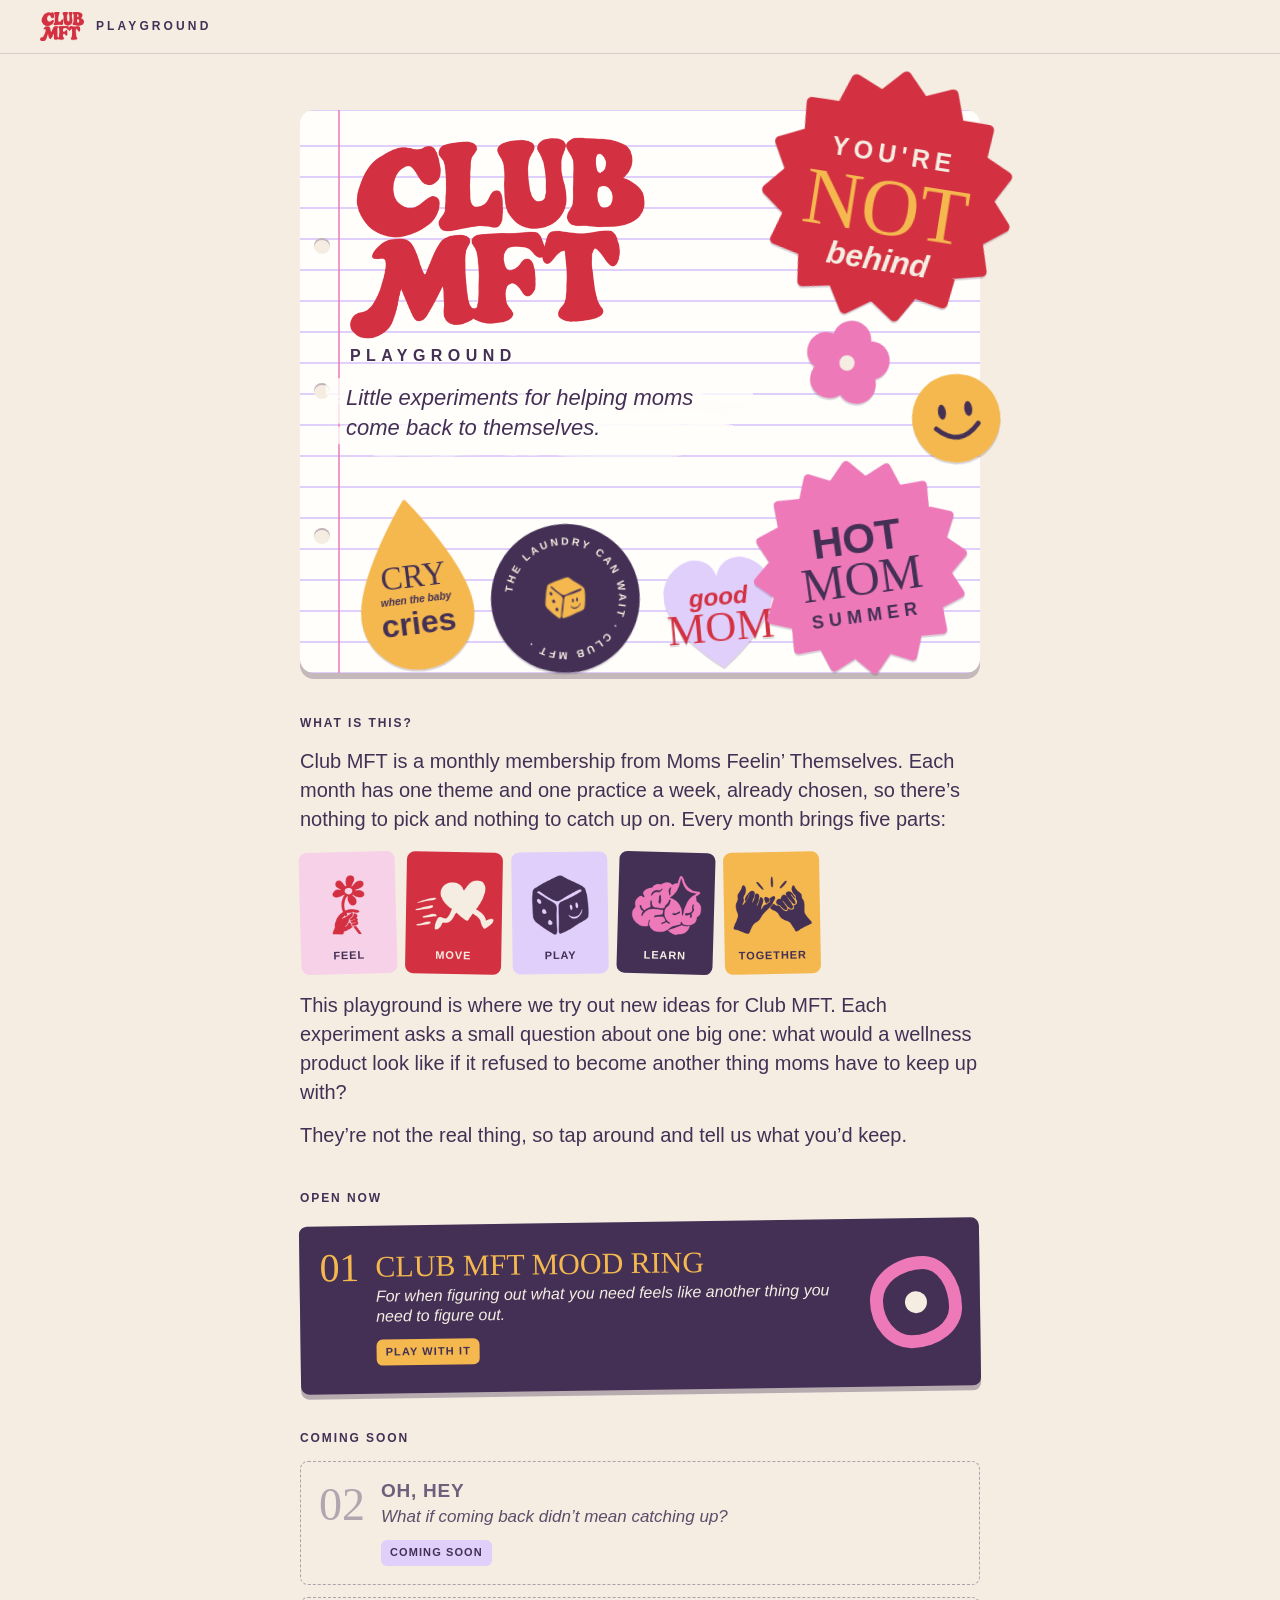
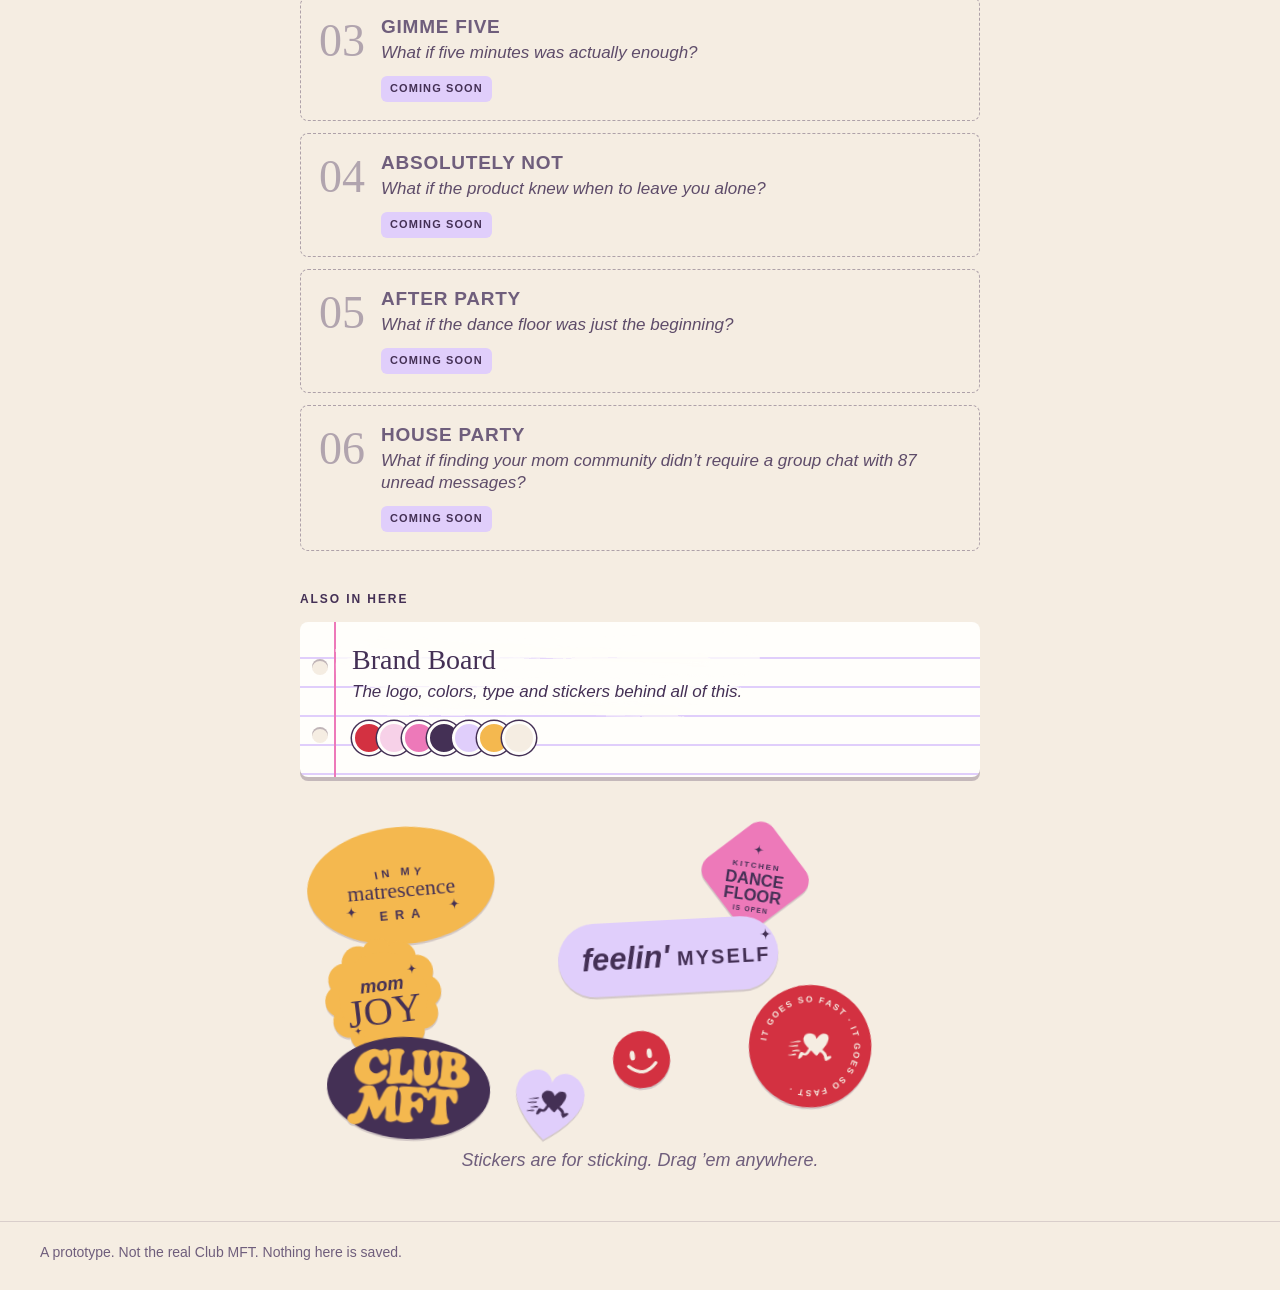
==== index.html @ 976d8cae "Add files via upload" ====
<!doctype html>
<html lang="en">
<head>
  <meta charset="utf-8">
  <meta name="viewport" content="width=device-width, initial-scale=1">
  <title>Club MFT Playground</title>
  <meta name="description" content="Little experiments for helping moms come back to themselves.">
  <link rel="icon" href="data:image/svg+xml,%3Csvg xmlns='http://www.w3.org/2000/svg' viewBox='0 0 32 32'%3E%3Crect width='32' height='32' fill='%23D33141'/%3E%3Ccircle cx='16' cy='16' r='8' fill='%23443055'/%3E%3C/svg%3E">
  <link rel="stylesheet" href="assets.css">
  <link rel="stylesheet" href="styles.css">
</head>
<body>
  <a class="skip" href="#stage">Skip to content</a>

  <header class="bar">
    <a class="wordmark" href="#/" aria-label="Club MFT Playground, home">
      <span class="m logo bar-logo" aria-hidden="true"></span><span class="bar-name">PLAYGROUND</span>
    </a>
    <span class="bar-tag" id="bar-tag" aria-hidden="true"></span>
  </header>

  <main id="stage" tabindex="-1"></main>

  <footer class="foot">
    <p>A prototype. Not the real Club MFT. Nothing here is saved.</p>
  </footer>

  <script src="content.js"></script>
  <script src="home-stickers.js"></script>
  <script src="app.js"></script>
</body>
</html>
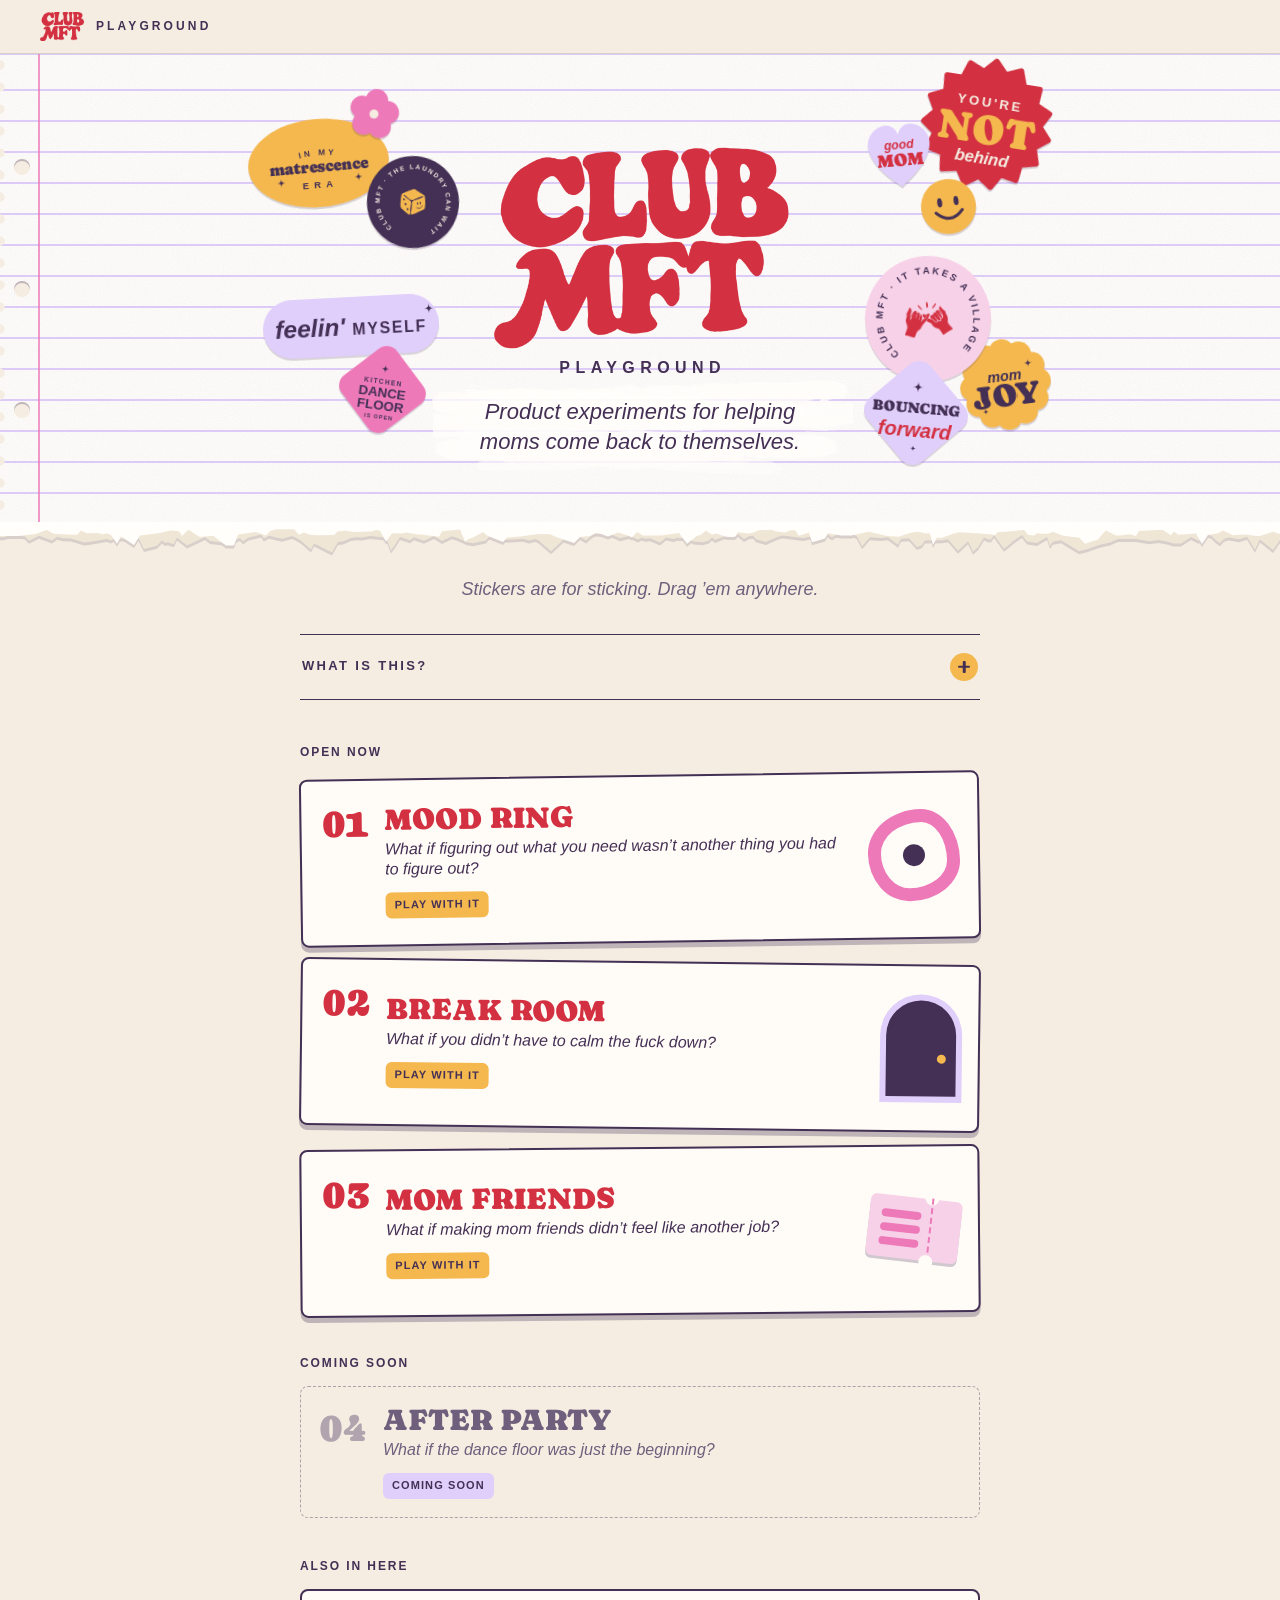
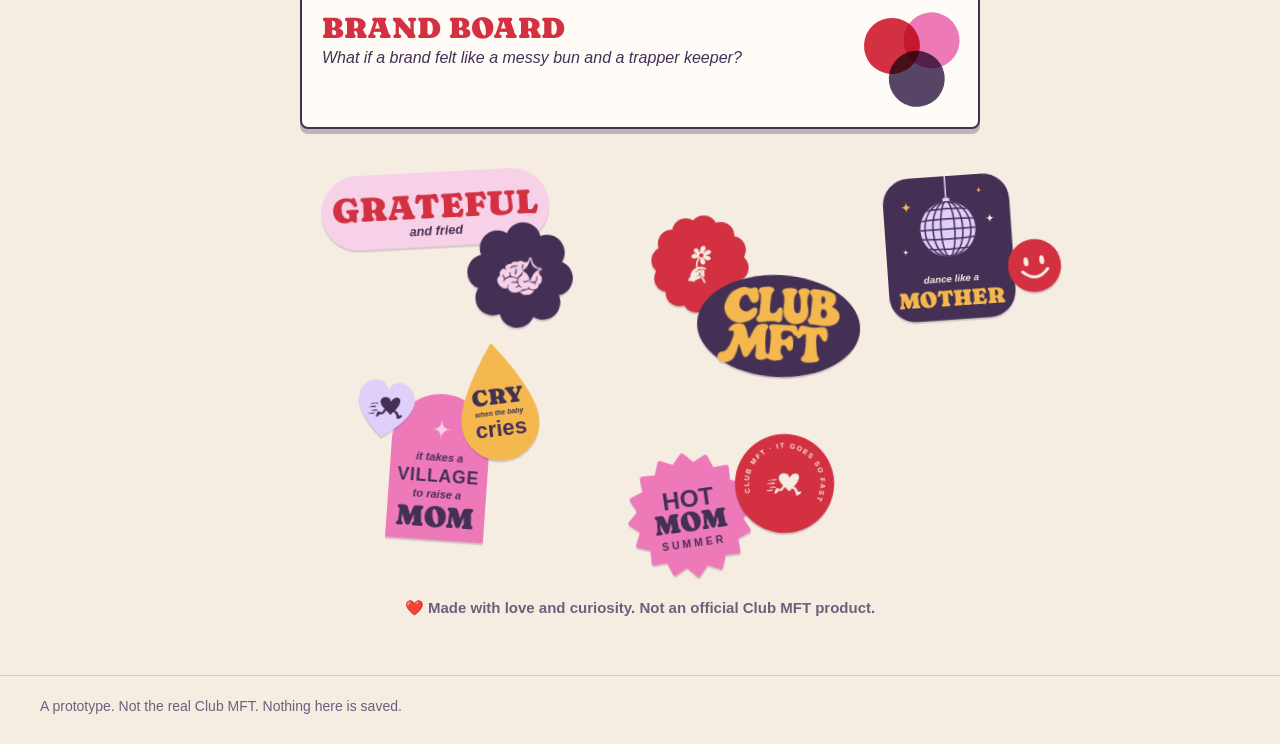
==== commit 86c68395: "Add files via upload" ====
--- a/index.html
+++ b/index.html
@@ -4,7 +4,7 @@
   <meta charset="utf-8">
   <meta name="viewport" content="width=device-width, initial-scale=1">
   <title>Club MFT Playground</title>
-  <meta name="description" content="Little experiments for helping moms come back to themselves.">
+  <meta name="description" content="Product experiments for helping moms come back to themselves.">
   <link rel="icon" href="data:image/svg+xml,%3Csvg xmlns='http://www.w3.org/2000/svg' viewBox='0 0 32 32'%3E%3Crect width='32' height='32' fill='%23D33141'/%3E%3Ccircle cx='16' cy='16' r='8' fill='%23443055'/%3E%3C/svg%3E">
   <link rel="stylesheet" href="assets.css">
   <link rel="stylesheet" href="styles.css">
@@ -27,6 +27,8 @@
 
   <script src="content.js"></script>
   <script src="home-stickers.js"></script>
+  <script src="breakroom.js"></script>
+  <script src="momfriends.js"></script>
   <script src="app.js"></script>
 </body>
 </html>
--- a/assets.css
+++ b/assets.css
@@ -6,3 +6,6 @@
   --img-learn: url("[data-uri]");
   --img-together: url("[data-uri]");
 }
+
+/* Caprasimo (SIL Open Font License), embedded so the page has no separate font file to lose */
+@font-face { font-family: "Caprasimo"; src: url("[data-uri]") format("truetype"); font-weight: 400; font-style: normal; font-display: swap; }
--- a/styles.css
+++ b/styles.css
@@ -2,7 +2,6 @@
    Flat color blocks, real logo + icons (assets.css), Caprasimo for big
    moments, Futura for everything else. */
 
-@font-face { font-family: "Caprasimo"; src: url("assets/fonts/Caprasimo-Regular.ttf") format("truetype"); font-display: swap; }
 
 :root {
   --sand: #F5EDE2;
@@ -252,7 +251,7 @@
 .sticker > svg, .sticker > .m { grid-area: 1 / 1; }
 .sticker > svg { width: 100%; height: 100%; display: block; overflow: visible; }
 .sticker > svg text { font-family: var(--sans); }
-.sticker > svg text.retro { font-family: Caprasimo, "Cooper Black", "Arial Rounded MT Bold", serif; font-weight: 400; }
+.sticker > svg text.retro, .sticker > svg tspan.retro { font-family: Caprasimo, "Cooper Black", "Arial Rounded MT Bold", serif; font-weight: 400; }
 @keyframes slap {
   0%   { opacity: 0; transform: rotate(calc(var(--rot) - 14deg)) scale(1.7); }
   60%  { opacity: 1; transform: rotate(var(--rot)) scale(.93); }
@@ -293,7 +292,7 @@
 }
 
 /* ======================================================================
-   CLUB MFT MOOD RING
+   MOOD RING
    ====================================================================== */
 
 main { position: relative; }
@@ -602,3 +601,497 @@
 .exp-soon .exp-desc { font-size: 17px; line-height: 1.3; color: var(--midnight); opacity: .85; }
 .exp-body .soon-tag { align-self: flex-start; margin-top: 8px; }
 .exp-live .play-tag { background: var(--sunshine); color: var(--midnight); }
+
+
+/* ---------- landing page: the whole hero is the paper ---------- */
+
+.cover {
+  position: relative; width: 100vw; left: 50%; margin: calc(-1 * clamp(24px, 6vw, 56px)) 0 clamp(36px, 8vw, 56px) -50vw;
+  padding: 0; border-radius: 0; box-shadow: 0 5px 0 rgba(68, 48, 85, .2);
+}
+.cover-inner { position: relative; max-width: 760px; margin: 0 auto; min-height: 560px; padding: 84px 20px 210px; }
+.cover-main { max-width: none; text-align: center; }
+.cover .hero { align-items: center; }
+.cover .hero-logo { width: min(64%, 300px); margin: 0 auto; }
+.cover .hero-sub { margin: 12px 0 0; text-indent: .34em; }
+.cover .voice { max-width: 17em; margin: 18px auto 0; text-align: center; }
+.cover-fly { position: absolute; inset: 0; pointer-events: none; }
+.cover-fly .sticker { position: absolute; }
+.holes { left: 14px; }
+@media (min-width: 640px) {
+  .cover-inner { min-height: 600px; padding: 96px 28px 230px; }
+  .cover-fly .sticker { width: calc(var(--w) * .72); }
+}
+
+/* full-bleed: break out of the centered column */
+.cover { left: auto; width: 100vw; margin-left: calc(50% - 50vw); margin-right: 0; }
+
+/* the full-width paper needs the column to stop clipping; the paper clips its own overhang */
+main:has(.cover) { overflow-x: visible; }
+.cover { overflow-x: clip; }
+
+
+.blurb .blurb-hook { font-family: var(--display); font-weight: 400; font-size: clamp(24px, 6.4vw, 32px); line-height: 1.12; color: var(--red); max-width: 18em; margin: 6px 0 20px; }
+
+
+.sticker-hint { font-style: italic; text-align: center; color: var(--ink-soft); margin: -24px 0 32px; }
+.blurb .blurb-hook { margin-top: 22px; }
+
+
+/* every sticker lives in the hero now: three beside the logo, the rest in a pile under the subcopy */
+.cover-inner { min-height: 0; padding: 84px 20px 28px; }
+.pile.pile-hero { aspect-ratio: .93; margin: 28px 0 0; }
+@media (min-width: 640px) {
+  .cover-inner { padding: 96px 28px 36px; }
+  .pile.pile-hero { aspect-ratio: 1.75; }
+  .pile.pile-hero .sticker { width: calc(var(--w) * .62); }
+}
+
+/* smaller stickers on the hero */
+.cover-fly .sticker, .pile.pile-hero .sticker { width: calc(var(--w) * .78); }
+.pile.pile-hero { aspect-ratio: 1.12; margin-top: 20px; }
+@media (min-width: 640px) {
+  .cover-fly .sticker { width: calc(var(--w) * .56); }
+  .pile.pile-hero .sticker { width: calc(var(--w) * .5); }
+  .pile.pile-hero { aspect-ratio: 2.05; }
+}
+
+
+/* hero stickers: one layer, placed by hand (phone / wider screens) */
+.cover-inner { min-height: 610px; padding: 84px 20px 28px; }
+.cover-fly .sticker { position: absolute; left: var(--ml); top: var(--mt); width: var(--wm); }
+@media (min-width: 640px) {
+  .cover-inner { min-height: 470px; padding: 96px 28px 36px; }
+  .cover-fly .sticker { left: var(--dl); top: var(--dt); width: var(--wd); }
+}
+
+/* the leftover stickers wait at the bottom of the page */
+.pile.pile-bottom { aspect-ratio: 1.55; margin: 8px 0 0; }
+@media (min-width: 640px) { .pile.pile-bottom { aspect-ratio: 2.9; } }
+
+/* breathing room around "What is this?" */
+.blurb { padding: clamp(28px, 7vw, 48px) 0 clamp(24px, 6vw, 40px); margin-bottom: clamp(16px, 4vw, 32px); }
+
+
+/* "What is this?" as an accordion (native <details>, closed by default) */
+details.blurb { padding: 0; margin: 0 0 clamp(28px, 6vw, 44px); border-top: 1.5px solid var(--midnight); border-bottom: 1.5px solid var(--midnight); }
+.blurb summary { display: flex; align-items: center; justify-content: space-between; gap: 16px; cursor: pointer; list-style: none; padding: 18px 2px; min-height: 56px; }
+.blurb summary::-webkit-details-marker { display: none; }
+.blurb-title { font-weight: 700; font-size: 13px; letter-spacing: .18em; text-transform: uppercase; }
+.blurb-toggle { position: relative; width: 28px; height: 28px; border-radius: 50%; background: var(--sunshine); flex: none; transition: transform .25s cubic-bezier(.3, 1.5, .5, 1); }
+.blurb-toggle::before, .blurb-toggle::after { content: ""; position: absolute; left: 50%; top: 50%; background: var(--midnight); border-radius: 1px; transform: translate(-50%, -50%); transition: opacity .2s; }
+.blurb-toggle::before { width: 12px; height: 2.5px; }
+.blurb-toggle::after  { width: 2.5px; height: 12px; }
+.blurb[open] .blurb-toggle::after { opacity: 0; }
+.blurb summary:hover .blurb-toggle { transform: rotate(90deg); }
+.blurb summary:focus-visible { outline: 3px solid var(--midnight); outline-offset: 2px; }
+.blurb-body { padding: 4px 2px 26px; animation: enter .35s cubic-bezier(.2, .8, .2, 1) both; }
+.blurb-body p { font-size: clamp(18px, 4.6vw, 20px); line-height: 1.45; max-width: 34em; }
+.blurb-body p + p { margin-top: 14px; }
+.blurb-body .blurb-hook { margin: 18px 0; }
+
+
+/* ---------- rougher paper: torn bottom edge + a little grain ---------- */
+
+.cover {
+  box-shadow: none;
+  background-image:
+    url("data:image/svg+xml,%3Csvg%20xmlns%3D%22http%3A%2F%2Fwww.w3.org%2F2000%2Fsvg%22%20width%3D%22220%22%20height%3D%22220%22%3E%3Cfilter%20id%3D%22n%22%3E%3CfeTurbulence%20type%3D%22fractalNoise%22%20baseFrequency%3D%22.85%22%20numOctaves%3D%222%22%20seed%3D%225%22%2F%3E%3CfeColorMatrix%20values%3D%220%200%200%200%20.27%20%200%200%200%200%20.19%20%200%200%200%200%20.33%20%200%200%200%20.075%200%22%2F%3E%3C%2Ffilter%3E%3Crect%20width%3D%22100%25%22%20height%3D%22100%25%22%20filter%3D%22url%28%23n%29%22%2F%3E%3C%2Fsvg%3E"),
+    repeating-linear-gradient(to bottom, transparent 0, transparent 29px, var(--lilac) 29px, var(--lilac) 31px);
+  background-size: 220px 220px, auto;
+  background-position: 0 0, 0 6px;
+}
+.cover::after {
+  content: ""; position: absolute; left: 0; right: 0; top: 100%; margin-top: -2px; height: 40px;
+  background: url("data:image/svg+xml,%3Csvg%20xmlns%3D%22http%3A%2F%2Fwww.w3.org%2F2000%2Fsvg%22%20viewBox%3D%220%200%201600%2040%22%20preserveAspectRatio%3D%22none%22%3E%3Cpath%20d%3D%22M0%200%20H1600%20V15.2%20L1600%2015.2%20L1599%2014.4%20L1581%2021.3%20L1563%2018.9%20L1557%2016.6%20L1539%2013.4%20L1534%2013.7%20L1531%2014.7%20L1513%2018.8%20L1500%2020.7%20L1482%2027.9%20L1472%2013.2%20L1469%2011.0%20L1464%2012.3%20L1454%2014.2%20L1436%2013.3%20L1432%2013.8%20L1426%2019.6%20L1418%2029.0%20L1413%2016.7%20L1403%2016.2%20L1390%2017.2%20L1385%2020.8%20L1379%2017.1%20L1366%2014.2%20L1358%2015.4%20L1352%2012.7%20L1339%2016.7%20L1333%2014.8%20L1328%2015.5%20L1315%2015.8%20L1311%2018.0%20L1305%2014.9%20L1299%2022.8%20L1295%2024.4%20L1287%2013.0%20L1281%2016.5%20L1273%2027.9%20L1260%2017.5%20L1255%2027.8%20L1247%2014.7%20L1239%2017.2%20L1229%2015.5%20L1224%2016.7%20L1220%2021.2%20L1216%2018.6%20L1211%2013.5%20L1205%2012.5%20L1202%2013.8%20L1199%2019.1%20L1191%2014.9%20L1181%2021.4%20L1173%2021.6%20L1169%2020.1%20L1159%2017.9%20L1149%2019.2%20L1136%2017.0%20L1118%2016.9%20L1110%2020.4%20L1100%2022.7%20L1087%2027.3%20L1079%2029.2%20L1061%2018.2%20L1053%2019.7%20L1050%2024.1%20L1047%2015.1%20L1037%2020.9%20L1027%2019.4%20L1022%2013.0%20L1014%2018.4%20L1009%2022.7%20L1004%2026.8%20L994%2013.0%20L991%2017.4%20L988%2017.3%20L984%2015.4%20L978%2025.2%20L973%2029.7%20L968%2019.2%20L962%2024.9%20L958%2028.7%20L948%2017.3%20L943%2018.2%20L925%2018.5%20L922%2023.0%20L917%2024.9%20L909%2016.2%20L901%2016.8%20L898%2022.8%20L888%2015.3%20L880%2016.0%20L870%2015.3%20L862%2024.2%20L857%2014.6%20L851%2010.7%20L841%2011.4%20L835%2013.3%20L832%2015.5%20L826%2011.0%20L821%2012.2%20L811%2014.4%20L803%2016.1%20L785%2013.7%20L782%2013.6%20L776%2015.6%20L766%2020.1%20L756%2017.2%20L753%2013.7%20L749%2014.3%20L744%2017.0%20L738%2012.1%20L735%2015.1%20L725%2014.0%20L715%2018.0%20L712%2015.6%20L709%2018.4%20L703%2020.2%20L693%2019.6%20L688%2014.2%20L685%2016.3%20L677%2015.7%20L674%2017.0%20L666%2015.4%20L660%2020.4%20L650%2016.2%20L645%2016.7%20L642%2015.5%20L638%2017.6%20L630%2013.8%20L620%2016.2%20L607%2010.6%20L594%2011.7%20L591%2013.9%20L586%2018.4%20L576%2012.5%20L568%2012.9%20L565%2015.6%20L561%2020.1%20L551%2029.3%20L538%2018.1%20L535%2017.0%20L529%2018.4%20L523%2016.8%20L515%2017.2%20L507%2017.7%20L489%2014.7%20L486%2018.4%20L473%2021.2%20L467%2020.2%20L457%2015.8%20L452%2014.3%20L442%2019.1%20L434%2014.1%20L424%2018.7%20L414%2015.3%20L410%2018.2%20L400%2014.9%20L395%2022.9%20L391%2028.5%20L387%2018.1%20L383%2015.3%20L370%2014.0%20L362%2015.5%20L356%2015.2%20L351%2016.0%20L343%2019.5%20L338%2019.9%20L332%2030.5%20L314%2021.5%20L311%2027.6%20L301%2018.7%20L295%2015.2%20L292%2014.0%20L282%2016.8%20L269%2013.7%20L264%2016.4%20L261%2012.5%20L248%2015.8%20L243%2019.6%20L240%2015.9%20L232%2019.3%20L229%2021.6%20L223%2020.4%20L210%2018.9%20L205%2014.9%20L187%2023.6%20L177%2015.5%20L174%2022.1%20L171%2021.6%20L168%2020.3%20L165%2021.1%20L162%2018.5%20L157%2023.8%20L144%2027.0%20L138%2014.9%20L133%2016.2%20L120%2016.5%20L116%2015.2%20L111%2018.6%20L107%2016.9%20L89%2020.0%20L84%2020.4%20L71%2016.5%20L63%2016.3%20L57%2014.8%20L52%2018.4%20L39%2013.8%20L29%2018.7%20L25%2014.4%20L12%2012.6%20L4%2015.2%20L0%2015.2%20Z%22%20fill%3D%22%23EFE6D6%22%2F%3E%3Cpath%20d%3D%22M0%200%20H1600%20V14.1%20L1600%2014.1%20L1598%2011.9%20L1580%2010.7%20L1570%2010.3%20L1567%2011.0%20L1554%2011.0%20L1548%207.8%20L1530%208.2%20L1524%2011.5%20L1511%206.9%20L1501%207.2%20L1488%208.3%20L1475%2011.4%20L1472%208.5%20L1469%2012.9%20L1461%2012.0%20L1453%2013.3%20L1440%2014.7%20L1427%2011.7%20L1409%2011.1%20L1396%2010.9%20L1393%2012.2%20L1389%2012.4%20L1385%2011.2%20L1375%209.5%20L1372%2014.0%20L1369%2013.4%20L1363%2021.8%20L1350%2012.4%20L1332%2011.2%20L1327%2010.0%20L1319%2010.6%20L1316%2014.3%20L1306%209.5%20L1296%209.9%20L1283%2012.8%20L1273%209.8%20L1260%2014.1%20L1256%2014.1%20L1246%2012.6%20L1233%2013.3%20L1223%208.5%20L1218%2011.3%20L1208%2012.9%20L1202%2021.9%20L1196%2011.4%20L1178%2012.7%20L1174%209.5%20L1171%2013.3%20L1163%208.0%20L1157%208.1%20L1139%209.0%20L1136%2013.9%20L1130%2012.3%20L1120%2013.6%20L1116%2013.4%20L1106%208.6%20L1103%2011.4%20L1098%2017.5%20L1085%2021.8%20L1079%2015.5%20L1073%2015.1%20L1063%2013.7%20L1053%209.7%20L1048%2011.8%20L1042%2011.7%20L1037%2011.3%20L1034%2013.4%20L1028%2012.8%20L1024%208.0%20L1006%209.7%20L998%209.9%20L995%2013.2%20L990%2012.3%20L977%2011.3%20L959%2010.3%20L954%2011.4%20L941%2016.0%20L937%2015.5%20L933%2023.1%20L930%2011.5%20L926%2011.4%20L918%209.8%20L912%2010.6%20L904%2012.8%20L899%2014.8%20L891%2014.2%20L887%2014.1%20L869%209.7%20L851%2013.6%20L841%2013.6%20L828%2011.2%20L825%2016.5%20L812%2020.3%20L809%2010.6%20L799%2013.8%20L795%208.3%20L791%208.3%20L785%2010.5%20L775%209.3%20L772%207.7%20L759%208.3%20L753%2010.7%20L748%2011.4%20L738%2010.3%20L735%2014.5%20L732%2015.0%20L726%2014.8%20L716%2011.5%20L712%2012.5%20L706%208.7%20L700%2013.3%20L697%2013.7%20L687%2021.8%20L679%2010.9%20L661%2013.4%20L643%2013.4%20L637%2010.1%20L632%2015.4%20L628%2013.6%20L618%2010.5%20L608%2014.5%20L602%2012.3%20L596%2011.1%20L590%2013.9%20L580%2015.0%20L574%2021.1%20L556%2015.1%20L550%2012.3%20L542%2011.9%20L538%2012.1%20L520%2014.5%20L507%2015.4%20L503%2019.9%20L490%2014.8%20L487%2013.6%20L483%2010.0%20L473%2015.6%20L468%2017.3%20L465%2019.8%20L460%207.6%20L442%209.2%20L439%2014.8%20L421%2012.4%20L416%2012.3%20L406%2010.5%20L402%2011.6%20L392%2011.2%20L386%2019.5%20L380%208.7%20L376%208.1%20L372%209.5%20L354%2010.0%20L346%208.8%20L338%209.2%20L334%2012.9%20L316%2013.3%20L310%2012.8%20L304%2010.6%20L299%2012.7%20L294%207.3%20L276%207.2%20L270%209.2%20L266%2013.4%20L256%2010.1%20L238%2012.4%20L234%2023.5%20L226%2023.6%20L213%2013.7%20L200%2015.0%20L194%2011.5%20L189%207.7%20L186%209.8%20L182%2014.0%20L179%209.2%20L171%208.4%20L158%2011.3%20L140%2013.4%20L134%2022.9%20L121%2014.4%20L117%2021.8%20L111%2013.0%20L107%2011.5%20L103%2012.3%20L97%2011.0%20L87%2011.3%20L81%208.8%20L77%2012.8%20L72%2012.7%20L54%2011.8%20L51%2010.5%20L47%207.9%20L42%209.4%20L36%2012.1%20L18%2014.1%20L0%2014.1%20Z%22%20fill%3D%22%23FFFEFB%22%2F%3E%3C%2Fsvg%3E") repeat-x top left / 1600px 40px;
+  filter: drop-shadow(0 3px 0 rgba(68, 48, 85, .16)); pointer-events: none; z-index: 0;
+}
+
+/* keep the hint clear of the torn edge */
+.cover { margin-bottom: 52px; }
+.sticker-hint { position: relative; z-index: 1; margin: 0 0 32px; }
+
+
+/* ---------- more torn paper: the Brand Board card + a perforated notebook edge on the hero ---------- */
+
+.board-wrap { filter: drop-shadow(0 4px 0 rgba(68, 48, 85, .2)); }
+.exp.exp-board, .exp.exp-board:hover, .exp.exp-board:active { box-shadow: none; }
+.exp.exp-board { clip-path: polygon(0 0, 100% 0, 100% calc(100% - 5px), 95.5% calc(100% - 6px), 92.5% calc(100% - 4px), 86.5% calc(100% - 5px), 83.5% calc(100% - 12px), 77.5% calc(100% - 12px), 71.5% calc(100% - 7px), 65.5% calc(100% - 5px), 61.0% calc(100% - 7px), 59.0% calc(100% - 10px), 55.5% calc(100% - 11px), 53.0% calc(100% - 6px), 47.0% calc(100% - 9px), 45.0% calc(100% - 7px), 42.5% calc(100% - 7px), 40.5% calc(100% - 12px), 37.5% calc(100% - 8px), 34.0% calc(100% - 5px), 31.5% calc(100% - 4px), 28.0% calc(100% - 9px), 23.5% calc(100% - 7px), 21.5% calc(100% - 7px), 17.0% calc(100% - 6px), 14.5% calc(100% - 6px), 12.5% calc(100% - 8px), 6.5% calc(100% - 5px), 4.0% calc(100% - 8px), 0.5% calc(100% - 8px), 0% calc(100% - 6px)); padding-bottom: 28px; }
+
+.holes::before {
+  content: ""; position: absolute; left: -14px; top: 0; bottom: 0; width: 10px; pointer-events: none;
+  background: radial-gradient(circle at 0 50%, var(--sand) 0 4.4px, transparent 4.9px) 0 0 / 10px 22px repeat-y;
+}
+
+/* stickers sit above the hero text so every one of them can be grabbed */
+.cover-fly { z-index: 2; }
+
+
+/* the bottom-of-page pile now holds every sticker that isn't up in the hero */
+.pile.pile-bottom { aspect-ratio: .85; margin: 8px 0 0; }
+@media (min-width: 640px) { .pile.pile-bottom { aspect-ratio: 1.7; } }
+
+
+/* wide screens: the bottom pile uses the arrangement set by hand */
+@media (min-width: 640px) { .pile.pile-bottom .sticker { left: var(--dl) !important; top: var(--dt) !important; } }
+/* phones: room for the two extra hero stickers */
+.cover-inner { min-height: 650px; }
+@media (min-width: 640px) { .cover-inner { min-height: 470px; } }
+
+
+/* stacking order of the hero stickers, set by hand (phone / wide screens) */
+.cover-fly .sticker { z-index: var(--zm, auto); }
+@media (min-width: 640px) { .cover-fly .sticker { z-index: var(--zd, auto); } }
+
+
+/* ======================================================================
+   Experiment 02: BREAK ROOM. Midnight walls, warm lamp, controlled chaos.
+   ====================================================================== */
+
+/* playground card: a little arched door */
+.exp.exp-room { transform: rotate(.7deg); margin-top: 18px; }
+.exp.exp-room:hover { transform: rotate(0) translateY(-3px); }
+.room-door {
+  position: absolute; right: 22px; top: 50%; width: 70px; height: 96px; margin-top: -48px;
+  background: var(--midnight); border-radius: 35px 35px 0 0; box-shadow: 0 0 0 6px var(--sunshine);
+  overflow: hidden; transform-origin: 0 100%;
+}
+.room-door i { position: absolute; right: 10px; top: 56%; width: 9px; height: 9px; border-radius: 50%; background: var(--sunshine); }
+.room-door::after { content: ""; position: absolute; inset: 0; background: var(--sunshine); opacity: .0; transition: opacity .2s; }
+.exp-room:hover .room-door::after { opacity: .35; }
+
+/* the room */
+body.in-room { background: var(--midnight); color: var(--sand); }
+body.in-room .bar, body.in-room .foot { border-color: rgba(245, 237, 226, .16); }
+body.in-room .bar-logo { --fill: var(--sunshine); }
+body.in-room .bar-tag, body.in-room .kicker { color: var(--lilac); }
+body.in-room .foot { color: var(--lilac); }
+body.in-room :focus-visible { outline-color: var(--sunshine); }
+body.in-room .quiet:hover { color: var(--sunshine); }
+body.in-room main::before {
+  content: ""; position: fixed; inset: 0; z-index: 0; pointer-events: none;
+  background: radial-gradient(70% 50% at 50% 0%, var(--lamp, rgba(244, 184, 79, .22)), transparent 70%);
+}
+body.embed.in-room { background: var(--midnight); }
+.phone-screen { background: var(--midnight); }  /* iframe shows the room while it loads */
+.room-view { position: relative; }
+
+.room-kicker { color: var(--lilac); }
+.room-title { font-family: var(--display); font-weight: 400; font-size: clamp(40px, 11vw, 64px); line-height: 1.02; letter-spacing: -.01em; color: var(--sand); }
+.room-title-sm { font-size: clamp(28px, 8vw, 44px); }
+.room-title .hl { color: var(--sunshine); display: inline-block; transform: rotate(-3deg); }
+.room-mega { font-family: var(--display); font-weight: 400; font-size: clamp(54px, 17vw, 110px); line-height: .98; color: var(--sunshine); transform: rotate(-2deg); }
+.room-voice { font-style: italic; font-size: clamp(18px, 4.6vw, 22px); line-height: 1.35; margin-top: 14px; color: var(--lilac); max-width: 26em; }
+.room-voice.big { font-size: clamp(22px, 6vw, 30px); color: var(--sand); }
+.room-ask { font-family: var(--display); font-weight: 400; font-size: clamp(26px, 7vw, 36px); color: var(--lipstick); margin: 30px 0 18px; }
+.room-view .btn { box-shadow: 0 4px 0 rgba(0, 0, 0, .35); }
+.room-view .btn:hover { box-shadow: 0 6px 0 rgba(0, 0, 0, .35); }
+.room-view .btn-alt { background: var(--sunshine); color: var(--midnight); }
+.room-view .actions { margin-top: 28px; }
+.room-view .back-row { margin-top: 28px; }
+.hl, .btn-alt { }
+.own-note { font-size: 13px; font-weight: 700; text-transform: uppercase; letter-spacing: .14em; color: var(--lilac); margin-top: 12px; }
+.after-view, .bye-view { padding-top: 6vh; }
+.after-view .room-voice { margin-top: 20px; }
+
+/* the four doors */
+.doors { display: grid; grid-template-columns: repeat(2, minmax(0, 1fr)); gap: 18px 14px; }
+.doors li { min-width: 0; }
+.door {
+  position: relative; display: block; width: 100%; height: 100%; aspect-ratio: 3 / 4; padding: 0; border: 0; cursor: pointer;
+  /* the doorway: warm light waiting behind the door */
+  background: radial-gradient(ellipse at 50% 85%, var(--g1) 0 18%, var(--g2) 45%, var(--g3) 100%);
+  border-radius: 999px 999px 6px 6px; color: var(--tx);
+  box-shadow: 0 0 0 5px rgba(245, 237, 226, .22), 0 6px 0 rgba(0, 0, 0, .32);
+  transform: rotate(var(--tilt)); transform-origin: 50% 100%;
+  transition: transform .18s cubic-bezier(.3, 1.5, .5, 1), box-shadow .18s;
+}
+.door:hover, .door:focus-visible { transform: rotate(0) translateY(-5px) scale(1.03); box-shadow: 0 0 0 5px rgba(245, 237, 226, .35), 0 11px 0 rgba(0, 0, 0, .32); }
+.door:active { transform: rotate(0) translateY(2px) scale(.98); }
+.door-leaf {
+  position: absolute; inset: 0; display: flex; flex-direction: column; align-items: center; justify-content: center;
+  padding: 24% 6% 24%; text-align: center; container-type: inline-size; background: var(--c); border-radius: inherit;
+  box-shadow: inset 0 0 0 5px rgba(245, 237, 226, .22);
+  transform-origin: 0 50%; transition: transform .6s cubic-bezier(.5, 0, .3, 1);
+}
+.door.open .door-leaf { transform: perspective(640px) rotateY(-72deg); }
+.door.open { transform: rotate(0) scale(1.04); box-shadow: 0 0 40px 10px var(--g2), 0 6px 0 rgba(0, 0, 0, .32); }
+.door-label { font-family: var(--display); font-weight: 400; font-size: calc(var(--fs) * 1cqw); line-height: .92; text-transform: uppercase; letter-spacing: -.01em; white-space: pre-line; }
+.door-knob { position: absolute; right: 15%; top: 80%; width: 13px; height: 13px; border-radius: 50%; background: currentColor; opacity: .85; }
+@media (min-width: 640px) { .doors { grid-template-columns: repeat(4, minmax(0, 1fr)); gap: 20px; } }
+body.embed .doors { grid-template-columns: repeat(2, minmax(0, 1fr)); }
+
+/* shaking container */
+.shake-shell { will-change: transform; }
+
+/* ---- scream ---- */
+.scream-stage { position: relative; display: grid; grid-template-columns: minmax(0, 1fr); place-items: center; height: min(44vh, 380px); margin: 8px 0 4px; overflow: hidden; border-radius: 22px; }
+.scream-burst { position: absolute; width: min(86%, 340px); aspect-ratio: 1; left: 50%; top: 50%; margin: calc(min(86%, 340px) / -2) 0 0 calc(min(86%, 340px) / -2); fill: var(--red); opacity: 0; pointer-events: none; }
+.scream-text { position: relative; font-family: var(--display); font-weight: 400; line-height: .95; text-align: center; color: var(--sand); width: 100%; transform-origin: 50% 50%; transition: color .15s; }
+.scream-text div { white-space: nowrap; display: flex; justify-content: center; width: 100%; }
+.scream-text div:nth-child(1) { font-size: clamp(34px, 11vw, 64px); }
+.scream-text div:nth-child(2) { font-size: clamp(40px, 13vw, 80px); }
+.scream-text div:nth-child(3) { font-size: clamp(50px, 16vw, 104px); }
+.scream-text[data-heat="1"] { color: var(--lilac); }
+.scream-text[data-heat="2"] { color: var(--sunshine); }
+.scream-text[data-heat="3"] { color: var(--sand); text-shadow: 3px 3px 0 var(--midnight); }
+.scream-text.idle { opacity: .35; }
+.scream-btn {
+  display: block; width: 100%; min-height: 96px; margin-top: 12px; border: 0; border-radius: 999px;
+  background: var(--red); color: var(--sand); font-family: var(--display); font-size: clamp(26px, 8vw, 36px); letter-spacing: .02em;
+  box-shadow: 0 7px 0 #8E1F2C; touch-action: none; user-select: none; -webkit-user-select: none; -webkit-touch-callout: none;
+  transition: transform .1s, box-shadow .1s;
+}
+.scream-btn.held { transform: translateY(6px) scale(.985); box-shadow: 0 1px 0 #8E1F2C; background: #E23A4C; }
+.scream-tail { min-height: 130px; }
+.scream-hint { text-align: center; margin: 14px auto 0; }
+.better { font-family: var(--display); font-size: clamp(44px, 13vw, 76px); color: var(--sunshine); line-height: 1; margin-top: 8px; outline: none; transform: rotate(-2deg); }
+.sr { }
+
+/* ---- smash ---- */
+.smash-view .shake-shell { padding: 8px 0 0; }
+.shelf { position: relative; width: min(100%, 360px); aspect-ratio: 1; margin: 6px auto 0; }
+.stack-back { position: absolute; inset: 0; border-radius: 50%; background: var(--pc); transform: translateY(var(--sy)) scale(var(--ss)); box-shadow: inset 0 0 0 7px rgba(68, 48, 85, .25); opacity: .9; }
+.plate, .shard { position: absolute; inset: 0; }
+.plate { border: 0; background: none; padding: 0; touch-action: none; user-select: none; -webkit-user-select: none; -webkit-touch-callout: none; border-radius: 50%; }
+.plate:focus-visible { outline: 3px solid var(--sunshine); outline-offset: 6px; }
+.plate-face {
+  position: absolute; inset: 0; border-radius: 50%; background: var(--pc); color: var(--pt);
+  box-shadow: inset 0 0 0 9px var(--pc), inset 0 0 0 15px var(--pr), 0 9px 0 rgba(0, 0, 0, .32);
+  display: grid; place-items: center; padding: 17%; text-align: center; container-type: inline-size;
+}
+.plate-text { font-family: var(--display); font-size: calc(var(--pfs) * 1cqw); line-height: 1.05; text-transform: uppercase; overflow-wrap: anywhere; }
+.plate-crack { position: absolute; inset: 0; width: 100%; height: 100%; pointer-events: none; overflow: visible; --w: 0; opacity: 0; }
+.plate.winding .plate-crack { opacity: 1; }
+.plate-crack path { fill: none; stroke: var(--midnight); stroke-width: 1.3; stroke-linecap: round; stroke-linejoin: round; stroke-dasharray: 100; stroke-dashoffset: calc(100 - var(--w) * 100); }
+.shard { pointer-events: none; will-change: transform; }
+.shard .plate-face { box-shadow: inset 0 0 0 9px var(--pc), inset 0 0 0 15px var(--pr); }
+.shard.static { transition: none; animation: shard-out .65s ease-in forwards; }
+@keyframes shard-out { to { opacity: 0; } }
+.smash-burst { position: absolute; inset: -22%; width: 144%; height: 144%; fill: var(--sunshine); pointer-events: none; z-index: 3; opacity: 0; }
+.plate-empty { position: absolute; inset: 0; display: grid; place-items: center; text-align: center; font-family: var(--display); font-size: 30px; color: var(--lilac); border: 3px dashed rgba(224, 206, 251, .5); border-radius: 50%; padding: 14%; }
+.smash-hint { text-align: center; margin: 22px auto 0; min-height: 1.4em; }
+.smash-actions { display: flex; flex-direction: column; align-items: center; gap: 8px; margin-top: 20px; }
+.smash-links { display: flex; flex-wrap: wrap; justify-content: center; gap: 4px 28px; }
+.own-form { width: 100%; }
+.own-label { display: block; font-weight: 700; font-size: 17px; margin-bottom: 8px; }
+.own-row { display: flex; flex-wrap: wrap; gap: 12px; }
+.own-input { flex: 1 1 200px; min-width: 0; font: inherit; font-size: 18px; padding: 14px; border-radius: var(--radius); border: 2px solid var(--lilac); background: #FFFBF6; color: var(--midnight); }
+
+/* ---- type it out ---- */
+.sheet-wrap { position: relative; margin-top: 22px; }
+.sheet {
+  display: block; width: 100%; min-height: 46vh; resize: none; font: inherit; font-size: 20px; line-height: 1.45; padding: 18px 16px;
+  color: var(--midnight); border: 0; border-radius: 4px; box-shadow: 0 6px 0 rgba(0, 0, 0, .3);
+  background: repeating-linear-gradient(#FFFBF6 0 31px, #E7D9EF 31px 32px) 0 14px / 100% 100% #FFFBF6;
+}
+.sheet:focus-visible { outline: 3px solid var(--sunshine); outline-offset: 3px; }
+.shred { position: absolute; pointer-events: none; overflow: visible; }
+.strip { position: absolute; inset: 0; background: #FFFBF6; will-change: transform; }
+.strip-sheet { position: absolute; inset: 0; color: var(--midnight); white-space: pre-wrap; overflow: hidden; word-break: break-word; background: repeating-linear-gradient(#FFFBF6 0 31px, #E7D9EF 31px 32px) 0 14px / 100% 100% #FFFBF6; }
+
+/* ---- shake it off ---- */
+.wiggle { display: inline-block; animation: wiggle 1.2s ease-in-out infinite; transform-origin: 20% 80%; }
+.song-out { margin-top: 26px; }
+.song-card { background: var(--lilac); color: var(--midnight); border-radius: var(--radius); padding: 22px 20px; transform: rotate(-1.2deg); box-shadow: 0 6px 0 rgba(0, 0, 0, .3); animation: enter .3s both; }
+.song-card .own-note { color: var(--midnight); opacity: .7; }
+.song-text { font-family: var(--display); font-size: clamp(24px, 7vw, 34px); line-height: 1.1; }
+
+/* reduced motion: global rule above already stops animation; keep the
+   decorative bits calm */
+@media (prefers-reduced-motion: reduce) {
+  .wiggle { animation: none; }
+  .door, .door:hover, .door:focus-visible { transform: none; }
+  .door.open .door-leaf { transform: none; }
+  .scream-btn.held { transform: none; }
+}
+.blurb-body .blurb-sign { font-size: 15px; font-weight: 600; margin-top: 18px; color: var(--ink-soft); }
+.unsure-row { margin-top: 10px; text-align: center; }
+.unsure-row .quiet-big { font-size: 19px; }
+.door.open { z-index: 5; }
+.doors li { position: relative; }
+.doors li:has(.door.open) { z-index: 5; }
+
+/* walking through the door: the others fall away, we zoom into the light */
+.doors.picked .door:not(.open) { opacity: .15; transition: opacity .4s; }
+.door.zoom { transform: scale(16) !important; transform-origin: 50% 62%; transition: transform .62s cubic-bezier(.6, 0, .9, .5); box-shadow: none; z-index: 20; }
+.door.zoom .door-leaf { opacity: 0; transition: opacity .3s; }
+body.entering { overflow: hidden; }
+body.entering .room-view > *:not(.doors) { opacity: .0; transition: opacity .3s; }
+.light-flash { position: fixed; inset: 0; z-index: 50; pointer-events: none; background: radial-gradient(circle at 50% 60%, #FFE3A3, var(--sunshine)); }
+
+/* each room has its own lamp */
+body[data-room="scream"] { --lamp: rgba(232, 80, 91, .38); }
+body[data-room="type"]   { --lamp: rgba(237, 121, 185, .32); }
+body[data-room="shake"]  { --lamp: rgba(183, 156, 240, .38); }
+
+/* the whole room takes on the color of the door she picked */
+body.in-room, body.embed.in-room { background: var(--room-bg, var(--midnight)); transition: background .5s; }
+body[data-room="scream"] { --room-bg: #5B1A2A; --soft: #FFC2B0; --lamp: rgba(255, 110, 110, .4); }
+body[data-room="smash"]  { --room-bg: #6B4608; --soft: #FFE3A3; --lamp: rgba(244, 184, 79, .35); }
+body[data-room="type"]   { --room-bg: #5A2650; --soft: #FFC9E5; --lamp: rgba(237, 121, 185, .38); }
+body[data-room="shake"]  { --room-bg: #3E3580; --soft: #DCCFFF; --lamp: rgba(183, 156, 240, .45); }
+body.in-room .bar-tag, body.in-room .kicker, body.in-room .foot,
+.room-kicker, .room-voice, .own-note { color: var(--soft, var(--lilac)); }
+.room-voice.big { color: var(--sand); }
+.song-card .own-note { color: var(--midnight); }
+.scream-btn { background: var(--sand); color: var(--red); box-shadow: 0 7px 0 #2E0D16; }
+.scream-btn.held { background: #fff; box-shadow: 0 1px 0 #2E0D16; }
+.scream-burst { fill: #E8505B; }
+.plate-empty { color: var(--soft); border-color: var(--soft); }
+
+
+/* ======================================================================
+   Experiment 03: MOM FRIENDS. A spontaneous invitation: sand paper, one
+   ticket, nothing loud. Same palette as everything else, kept calm.
+   ====================================================================== */
+
+/* playground card: a little ticket */
+.exp.exp-friends { transform: rotate(-.5deg); margin-top: 18px; }
+.exp.exp-friends:hover { transform: rotate(0) translateY(-3px); }
+.mini-ticket { position: absolute; right: 18px; top: 50%; width: 92px; height: 62px; margin-top: -31px; background: #FFFBF6; border-radius: 6px; transform: rotate(7deg); box-shadow: 0 3px 0 rgba(68, 48, 85, .25); }
+.mini-ticket i { position: absolute; left: 66%; top: -1px; bottom: -1px; border-left: 2px dashed rgba(68, 48, 85, .45); }
+.mini-ticket::before, .mini-ticket::after { content: ""; position: absolute; left: calc(66% - 7px); width: 14px; height: 14px; border-radius: 50%; background: var(--midnight); }
+.mini-ticket::before { top: -8px; } .mini-ticket::after { bottom: -8px; }
+.mini-ticket b { position: absolute; left: 12px; top: 14px; width: 40px; height: 8px; border-radius: 4px; background: var(--red); box-shadow: 0 14px 0 var(--lipstick), 0 28px 0 var(--lilac); }
+
+.mf-view { position: relative; }
+.mf-q { font-family: var(--display); font-weight: 400; font-size: clamp(32px, 9vw, 52px); line-height: 1.04; letter-spacing: -.01em; color: var(--red); }
+.mf-hero { font-family: var(--display); font-weight: 400; font-size: clamp(40px, 11.5vw, 68px); line-height: 1.02; letter-spacing: -.015em; color: var(--red); }
+.mf-fine { font-size: 13px; line-height: 1.35; margin-top: 18px; color: var(--ink-soft); max-width: 30em; }
+.mf-view .kicker { margin-bottom: 12px; }
+.mf-view .actions { margin-top: 28px; }
+
+/* invitation */
+.mf-invite { padding-top: 12px; }
+.mf-tape { position: absolute; left: -6px; top: -8px; width: 92px; height: 26px; background: rgba(244, 184, 79, .75); transform: rotate(-6deg); box-shadow: 0 1px 0 rgba(68, 48, 85, .15); }
+.mf-invite .kicker { margin-top: 14px; }
+
+/* answers look like invitations, not form controls */
+.mf-picks { display: grid; gap: 12px; margin-top: 26px; }
+.mf-pick {
+  display: flex; flex-direction: column; align-items: flex-start; gap: 3px; width: 100%; text-align: left;
+  padding: 16px 18px 15px; background: #FFFBF6; color: var(--midnight); border: 2px solid var(--midnight); border-radius: 10px;
+  box-shadow: 0 4px 0 rgba(68, 48, 85, .3); transform: rotate(var(--r, 0deg));
+  transition: transform .15s cubic-bezier(.3, 1.5, .5, 1), box-shadow .15s, background .15s;
+}
+.mf-pick-label { font-family: var(--display); font-size: clamp(22px, 6.4vw, 30px); line-height: 1.05; text-transform: uppercase; color: var(--midnight); }
+.mf-pick-sub { font-style: italic; font-size: 16px; line-height: 1.25; color: var(--ink-soft); }
+.mf-pick:hover, .mf-pick:focus-visible { transform: rotate(0) translateY(-3px); box-shadow: 0 7px 0 rgba(68, 48, 85, .3); background: var(--petal); }
+.mf-pick:active, .mf-pick.chosen { transform: rotate(0) translateY(2px); box-shadow: 0 1px 0 rgba(68, 48, 85, .3); background: var(--sunshine); }
+.mf-picks-short { grid-template-columns: 1fr 1fr; }
+.mf-picks-short .mf-pick { height: 100%; justify-content: center; min-height: 92px; }
+.mf-picks-short .mf-pick-label { font-size: clamp(20px, 5.6vw, 26px); }
+
+/* the beat while we "make a plan" */
+.mf-making-view { min-height: 48vh; display: grid; align-items: center; }
+.mf-making { display: grid; gap: 10px; }
+.mf-making-line { font-family: var(--display); font-size: clamp(30px, 9vw, 48px); line-height: 1.05; color: var(--red); animation: enter .35s both; }
+.mf-making-line.old { color: var(--ink-soft); text-decoration: line-through; text-decoration-thickness: 3px; opacity: .6; }
+
+/* the ticket */
+.mf-ticket {
+  --notch: 13px; position: relative; margin: 26px auto 0; max-width: 380px; color: var(--midnight);
+  filter: drop-shadow(0 5px 0 rgba(68, 48, 85, .28)); transform: rotate(-1.4deg);
+}
+.mf-t-top { background: var(--midnight); color: var(--sand); padding: 18px 22px 20px; border-radius: 12px 12px 0 0; }
+.mf-t-admit { font-size: 11px; font-weight: 700; letter-spacing: .22em; color: var(--lilac); }
+.mf-t-day { font-family: var(--display); font-size: clamp(36px, 11vw, 54px); line-height: .98; color: var(--sunshine); margin-top: 10px; }
+.mf-t-time { font-family: var(--display); font-size: clamp(26px, 8vw, 36px); line-height: 1; color: var(--sand); margin-top: 4px; }
+.mf-t-perf { position: relative; height: 0; background: #FFFBF6; }
+.mf-t-perf::before { content: ""; position: absolute; left: var(--notch); right: var(--notch); top: -1px; border-top: 3px dashed rgba(68, 48, 85, .4); }
+.mf-t-perf::after {
+  content: ""; position: absolute; left: calc(var(--notch) * -1); right: calc(var(--notch) * -1); top: calc(var(--notch) * -1 - 1px); height: calc(var(--notch) * 2);
+  background:
+    radial-gradient(circle at var(--notch) 50%, var(--sand) 0 var(--notch), transparent calc(var(--notch) + .5px)),
+    radial-gradient(circle at calc(100% - var(--notch)) 50%, var(--sand) 0 var(--notch), transparent calc(var(--notch) + .5px));
+}
+.mf-t-body { background: #FFFBF6; padding: 22px 22px 14px; }
+.mf-t-title { font-family: var(--display); font-weight: 400; font-size: clamp(25px, 7vw, 32px); line-height: 1.06; color: var(--red); }
+.mf-t-place { margin-top: 8px; font-size: 17px; font-style: italic; }
+.mf-t-facts { display: flex; flex-wrap: wrap; gap: 6px 8px; margin-top: 16px; }
+.mf-t-facts li { font-size: 12px; font-weight: 700; letter-spacing: .12em; text-transform: uppercase; border: 1.5px solid var(--midnight); border-radius: 999px; padding: 5px 11px; }
+.mf-t-note { margin-top: 18px; font-family: "Bradley Hand", "Segoe Script", "Marker Felt", "Comic Sans MS", cursive; font-size: 22px; line-height: 1.2; color: var(--ink-soft); transform: rotate(-1.5deg); }
+.mf-t-stub { background: #FFFBF6; border-radius: 0 0 12px 12px; padding: 4px 22px 18px; }
+.mf-bars { display: block; height: 30px; background: repeating-linear-gradient(90deg, var(--midnight) 0 2px, transparent 2px 5px, var(--midnight) 5px 6px, transparent 6px 11px, var(--midnight) 11px 14px, transparent 14px 17px); opacity: .85; }
+.mf-demo-stamp {
+  position: absolute; right: 14px; top: 14px; transform: rotate(8deg); font-size: 11px; font-weight: 700; letter-spacing: .18em; text-transform: uppercase;
+  color: var(--sand); border: 2px solid var(--sand); border-radius: 6px; padding: 3px 8px; opacity: .85;
+}
+.mf-in-stamp {
+  position: absolute; right: 8px; bottom: 54px; font-family: var(--display); font-size: clamp(26px, 8vw, 36px); text-transform: uppercase; line-height: 1;
+  color: var(--red); border: 4px solid var(--red); border-radius: 10px; padding: 6px 12px 4px; background: rgba(255, 251, 246, .55);
+  transform: rotate(-12deg); animation: stamp-slap .5s .35s cubic-bezier(.3, 1.6, .5, 1) both;
+}
+@keyframes stamp-slap { from { transform: rotate(-12deg) scale(2.2); opacity: 0; } to { transform: rotate(-12deg) scale(1); opacity: 1; } }
+
+.mf-lines { margin-top: 26px; font-style: italic; font-size: clamp(19px, 5vw, 23px); line-height: 1.35; }
+.btn-ghost { background: transparent; color: var(--midnight); border: 2px solid var(--midnight); box-shadow: none; }
+.btn-ghost:hover { background: var(--petal); box-shadow: none; }
+.btn-ghost:active { box-shadow: none; }
+
+/* "or change one thing" */
+.mf-adjust { margin-top: 22px; }
+.mf-adj-lead { font-weight: 700; font-size: 14px; letter-spacing: .14em; text-transform: uppercase; color: var(--ink-soft); margin-bottom: 10px; }
+.mf-chips { display: flex; flex-wrap: wrap; gap: 8px; }
+.mf-chip { background: #FFFBF6; color: var(--midnight); border: 2px solid var(--midnight); border-radius: 999px; padding: 10px 16px; min-height: 44px; font-weight: 700; font-size: 16px; }
+.mf-chip:hover { background: var(--sunshine); }
+
+/* I'M IN */
+.mf-nots { font-style: italic; }
+.mf-demo { margin-top: 28px; padding: 18px; background: var(--lilac); border-radius: var(--radius); display: grid; gap: 14px; }
+.mf-demo-tag { font-size: 12px; font-weight: 700; letter-spacing: .14em; text-transform: uppercase; color: var(--ink-soft); }
+.mf-cal { display: flex; gap: 14px; align-items: center; background: #FFFBF6; border-radius: 8px; padding: 12px 14px; border-left: 6px solid var(--red); }
+.mf-cal-day { font-family: var(--display); font-size: 26px; color: var(--red); min-width: 3ch; }
+.mf-cal-main { display: grid; gap: 2px; font-size: 15px; line-height: 1.25; }
+.mf-bubble { background: #FFFBF6; border-radius: 16px 16px 16px 4px; padding: 12px 14px; font-size: 16px; line-height: 1.3; justify-self: start; max-width: 28em; }
+.mf-cal-btn { justify-self: start; padding: 12px 20px; min-height: 48px; font-size: 14px; }
+.mf-in .end-links { margin-top: 28px; }
+
+
+/* every prototype card shares one voice: Caprasimo caps for the name, Futura italic for the question */
+.exp-live .exp-name, .exp-soon .exp-name { font-family: var(--display); font-weight: 400; letter-spacing: 0; line-height: 1.02; text-transform: uppercase; font-size: clamp(22px, 6.4vw, 30px); }
+.exp-live .exp-num, .exp-soon .exp-num { font-family: var(--display); font-size: clamp(30px, 8vw, 40px); }
+.exp-live .exp-desc, .exp-soon .exp-desc { font-style: italic; font-size: 16px; line-height: 1.3; }
+.exp-soon .exp-name { color: var(--ink-soft); }
+.exp-soon .exp-desc { color: var(--ink-soft); opacity: 1; }
+
+/* lighter prototype cards: white paper with a midnight outline, not a heavy block */
+.exp.exp-live { background: #FFFBF6; color: var(--midnight); border: 2px solid var(--midnight); box-shadow: 0 5px 0 rgba(68, 48, 85, .3); }
+.exp.exp-live:hover { box-shadow: 0 8px 0 rgba(68, 48, 85, .3); }
+.exp-live .exp-num, .exp-live .exp-name { color: var(--red); }
+.exp-live .exp-desc { color: var(--midnight); }
+.exp-live .mood-ring .pupil { background: var(--midnight); }
+.exp-room .room-door { box-shadow: 0 0 0 6px var(--lipstick); }
+.exp-room .room-door i { background: var(--sunshine); }
+.mini-ticket { background: var(--petal); }
+.mini-ticket::before, .mini-ticket::after { background: #FFFBF6; }
+.mini-ticket b { background: var(--red); box-shadow: 0 14px 0 var(--midnight), 0 28px 0 var(--lilac); }
+
+/* Brand Board card: same white-paper card as the prototypes */
+.board-wrap { filter: none; }
+.exp.exp-board, .exp.exp-board:hover, .exp.exp-board:active {
+  clip-path: none; background: #FFFBF6; background-image: none; color: var(--midnight);
+  border: 2px solid var(--midnight); border-radius: var(--radius); padding: 22px 20px 24px; min-height: 120px;
+  box-shadow: 0 5px 0 rgba(68, 48, 85, .3);
+}
+.exp.exp-board:hover { transform: translateY(-3px); box-shadow: 0 8px 0 rgba(68, 48, 85, .3); }
+.exp.exp-board::before, .exp.exp-board::after, .exp-board .exp-body::before, .exp-board .exp-body::after { content: none; display: none; }
+.exp-board .exp-name { font-family: var(--display); font-weight: 400; letter-spacing: 0; line-height: 1.02; text-transform: uppercase; font-size: clamp(22px, 6.4vw, 30px); color: var(--red); }
+.exp-board .exp-desc { font-style: italic; font-size: 16px; line-height: 1.3; color: var(--midnight); }
+.exp-board .board-chips i { border-color: #FFFBF6; }
+
+/* Brand Board icon: a venn of the three main colors */
+.exp.exp-board, .exp.exp-board:hover, .exp.exp-board:active { padding-right: 128px; min-height: 140px; justify-content: center; }
+.venn { position: absolute; right: 16px; top: 50%; width: 96px; height: 96px; margin-top: -48px; transform: rotate(-8deg); transition: transform .3s cubic-bezier(.3, 1.5, .5, 1); }
+.venn i { position: absolute; width: 56px; height: 56px; border-radius: 50%; mix-blend-mode: multiply; }
+.venn i:nth-child(1) { left: 0; top: 4px; background: var(--red); }
+.venn i:nth-child(2) { right: 0; top: 4px; background: var(--lipstick); }
+.venn i:nth-child(3) { left: 20px; bottom: 0; background: var(--midnight); opacity: .9; }
+.exp-board:hover .venn { transform: rotate(6deg) scale(1.06); }
+
+.exp-room .room-door { box-shadow: 0 0 0 6px var(--lilac); }
+.mini-ticket { background: var(--petal); }
+.mini-ticket b { background: var(--lipstick); box-shadow: 0 14px 0 var(--lipstick), 0 28px 0 var(--lipstick); }
+.mini-ticket i { border-left-color: var(--lipstick); }
+.home-sign { text-align: center; font-size: 15px; font-weight: 600; color: var(--ink-soft); margin: 28px 0 8px; }
